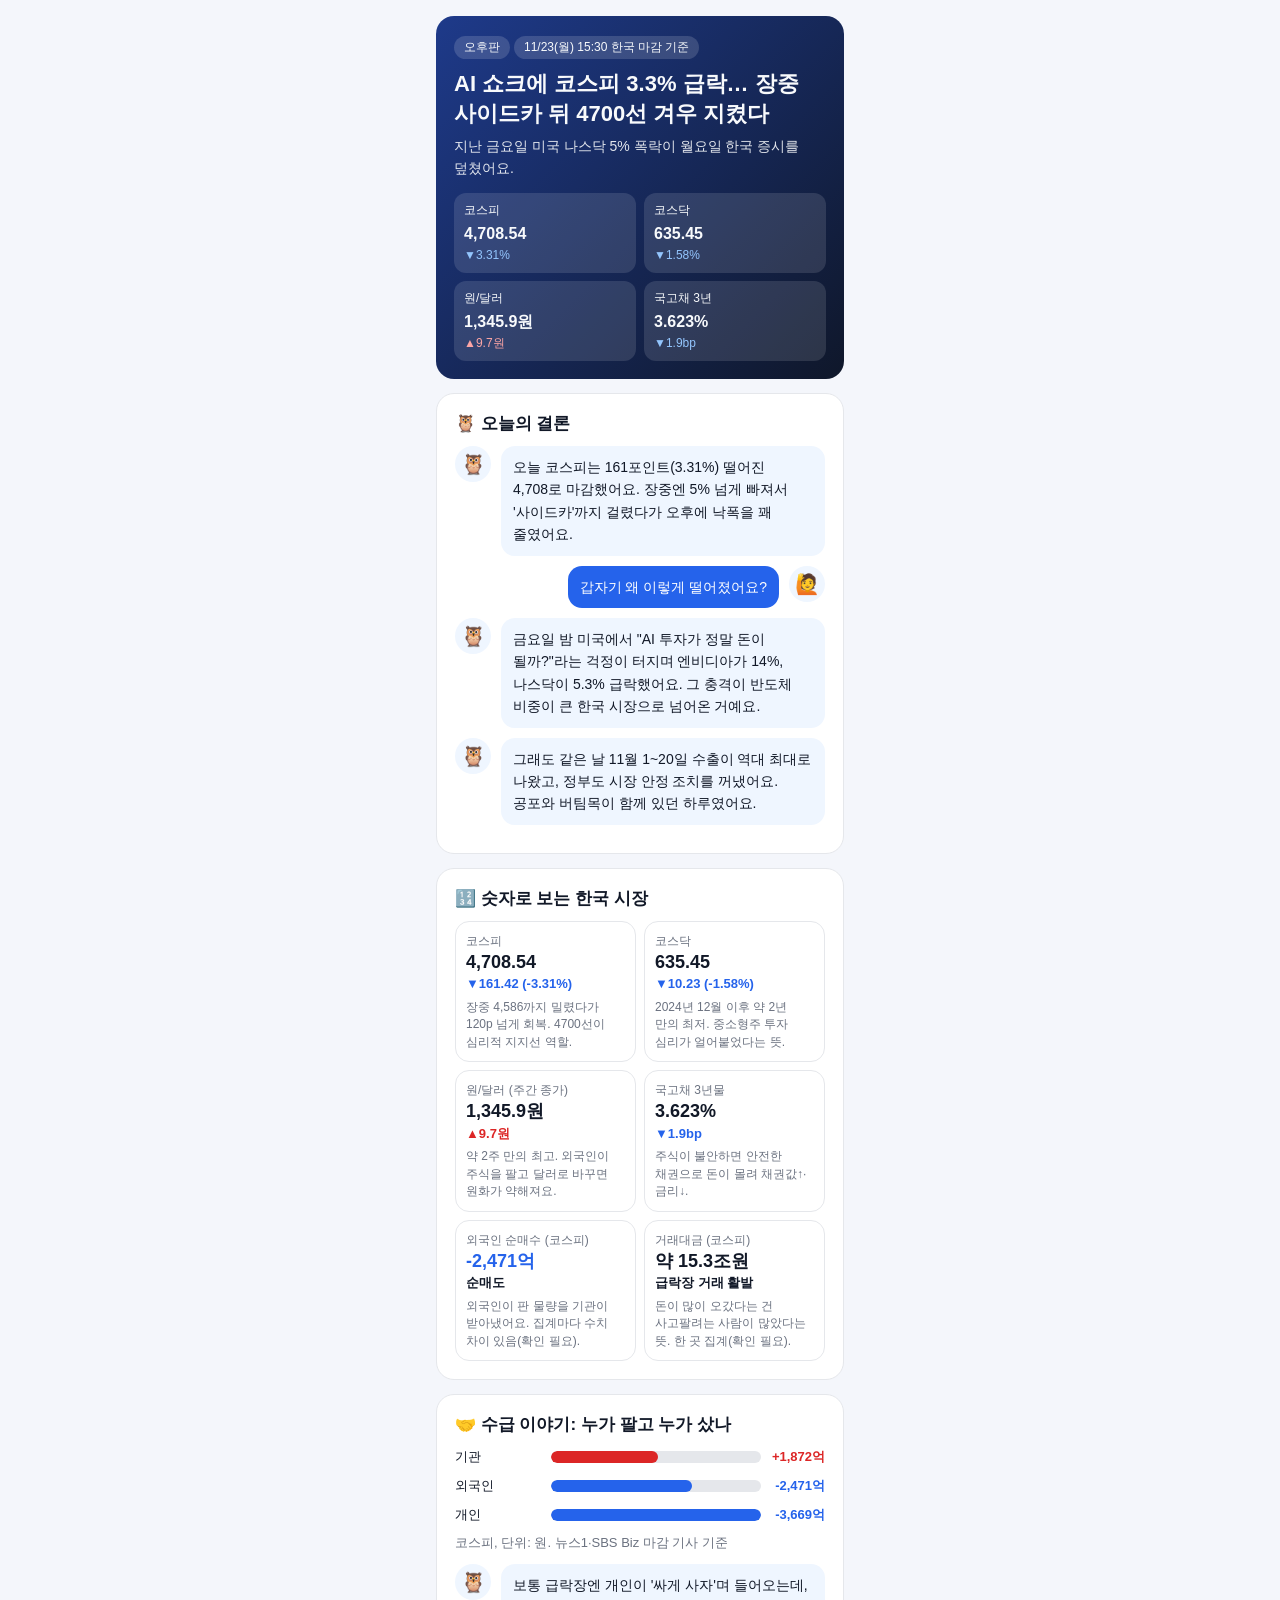
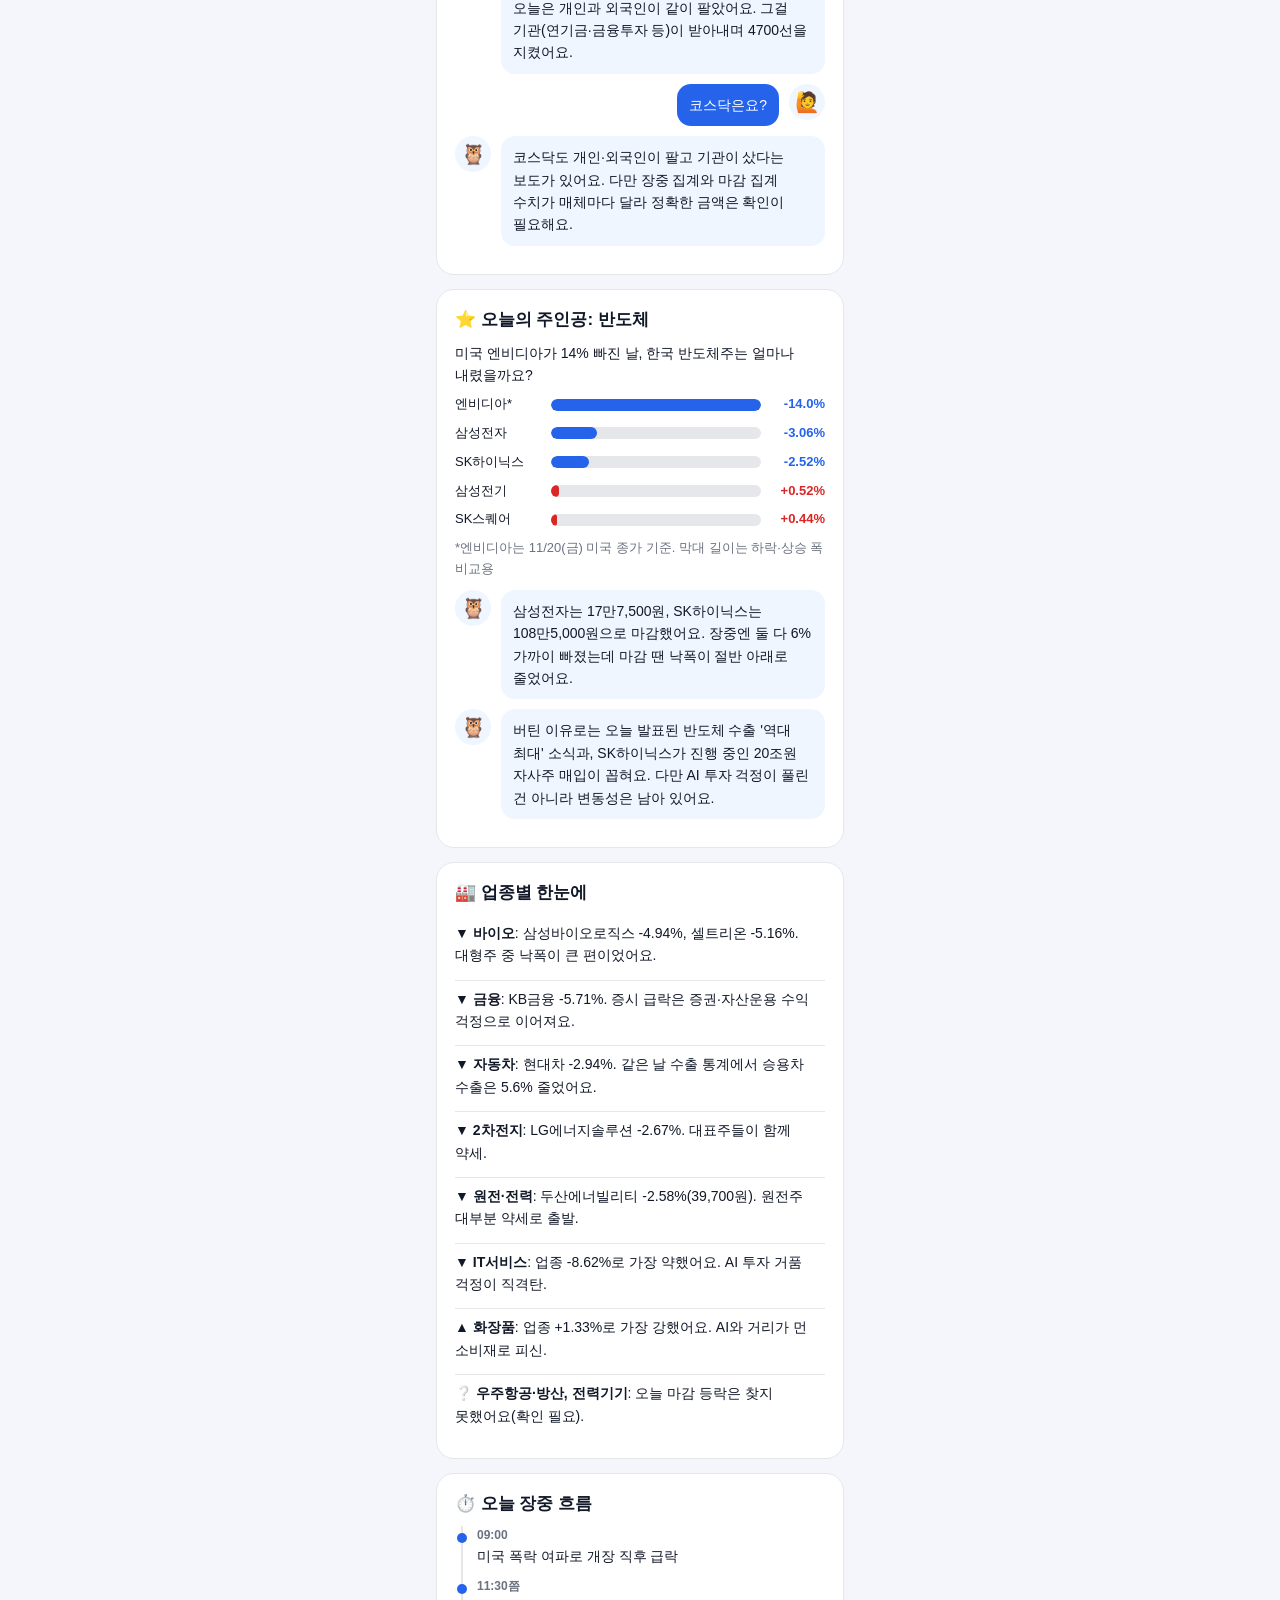
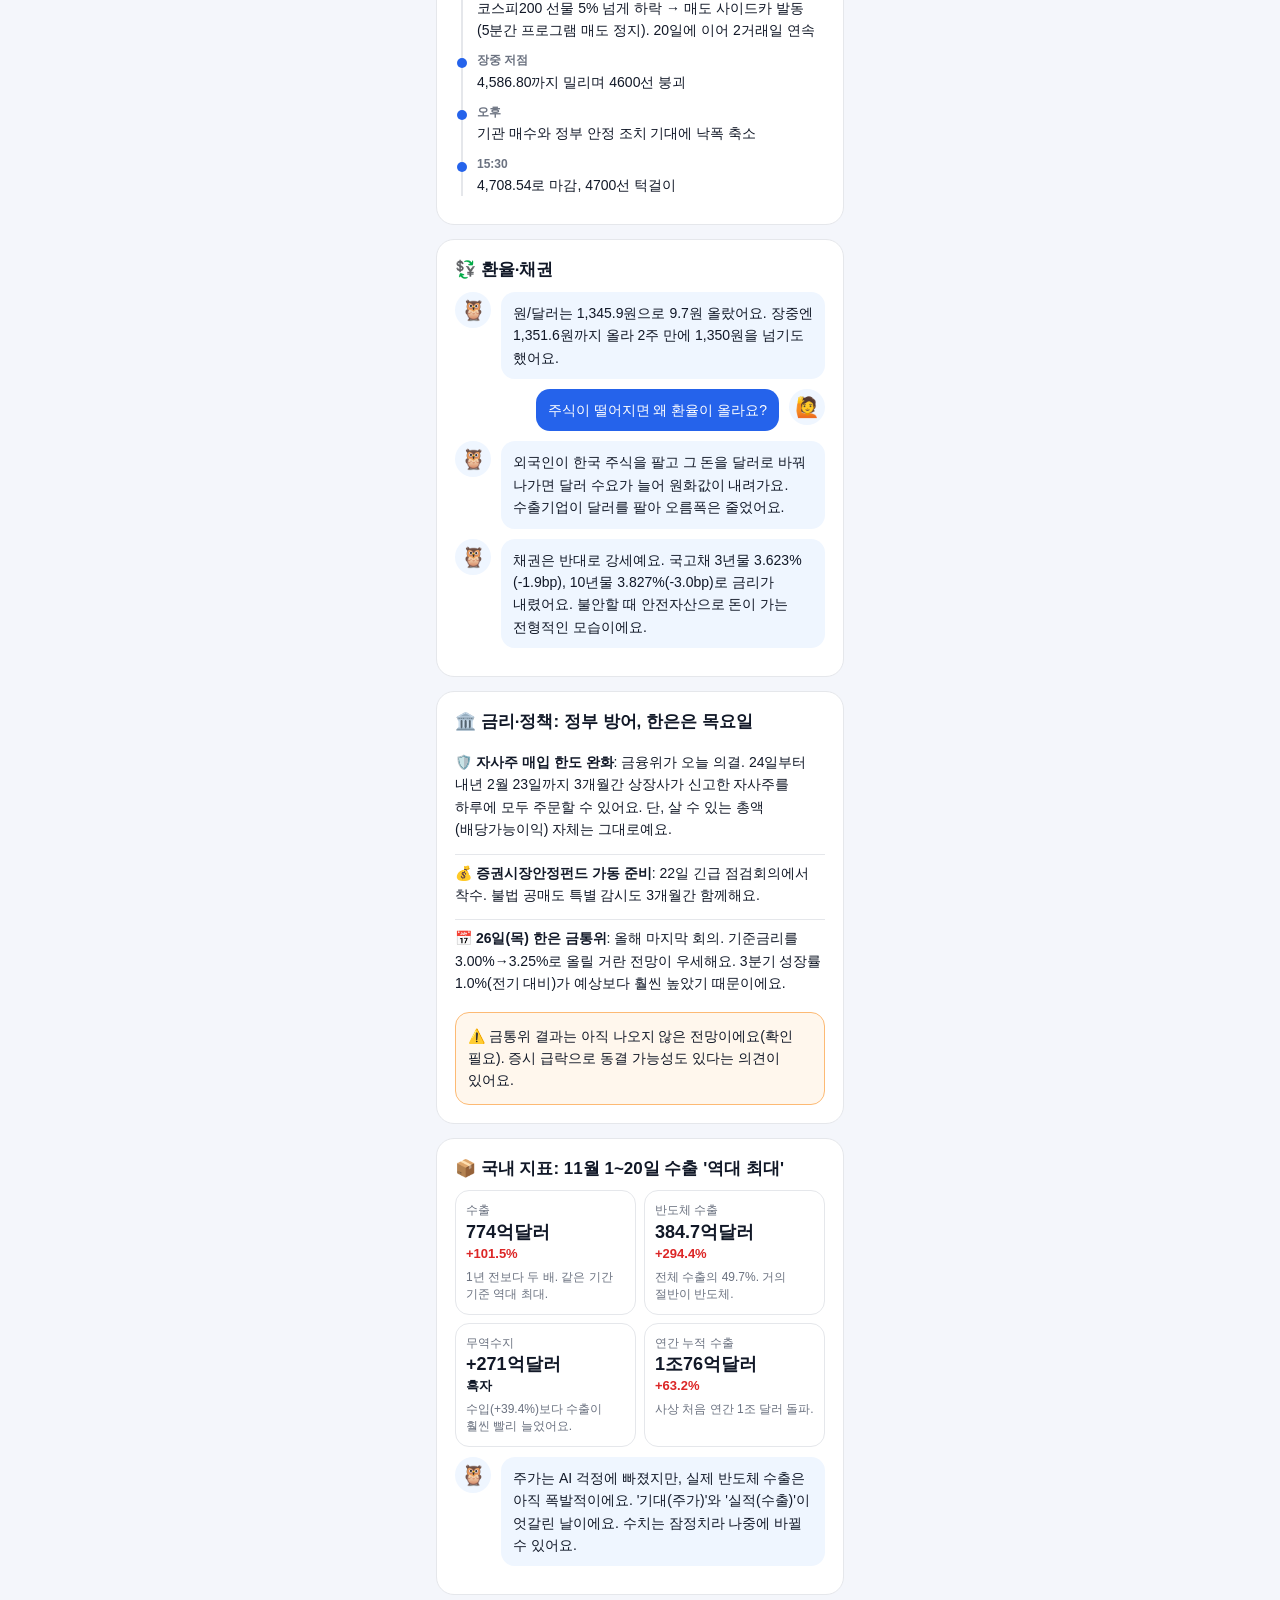
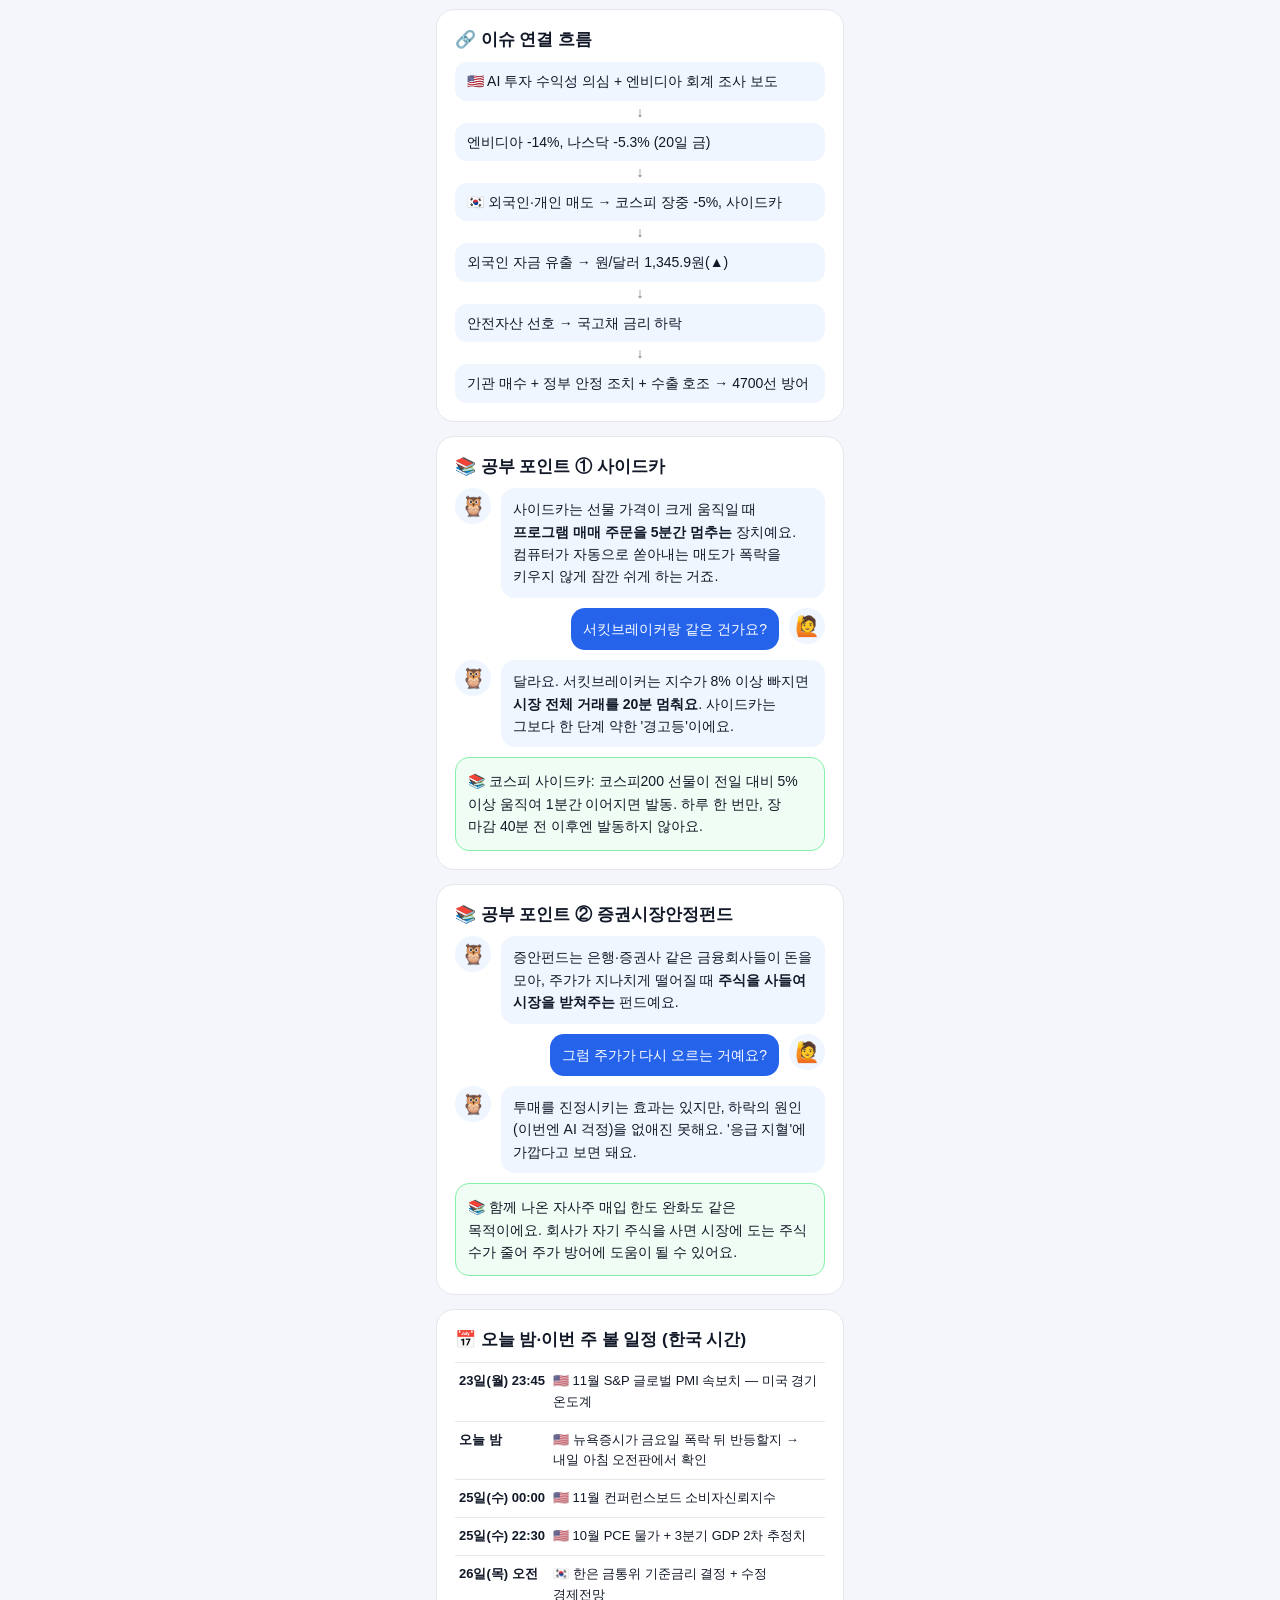
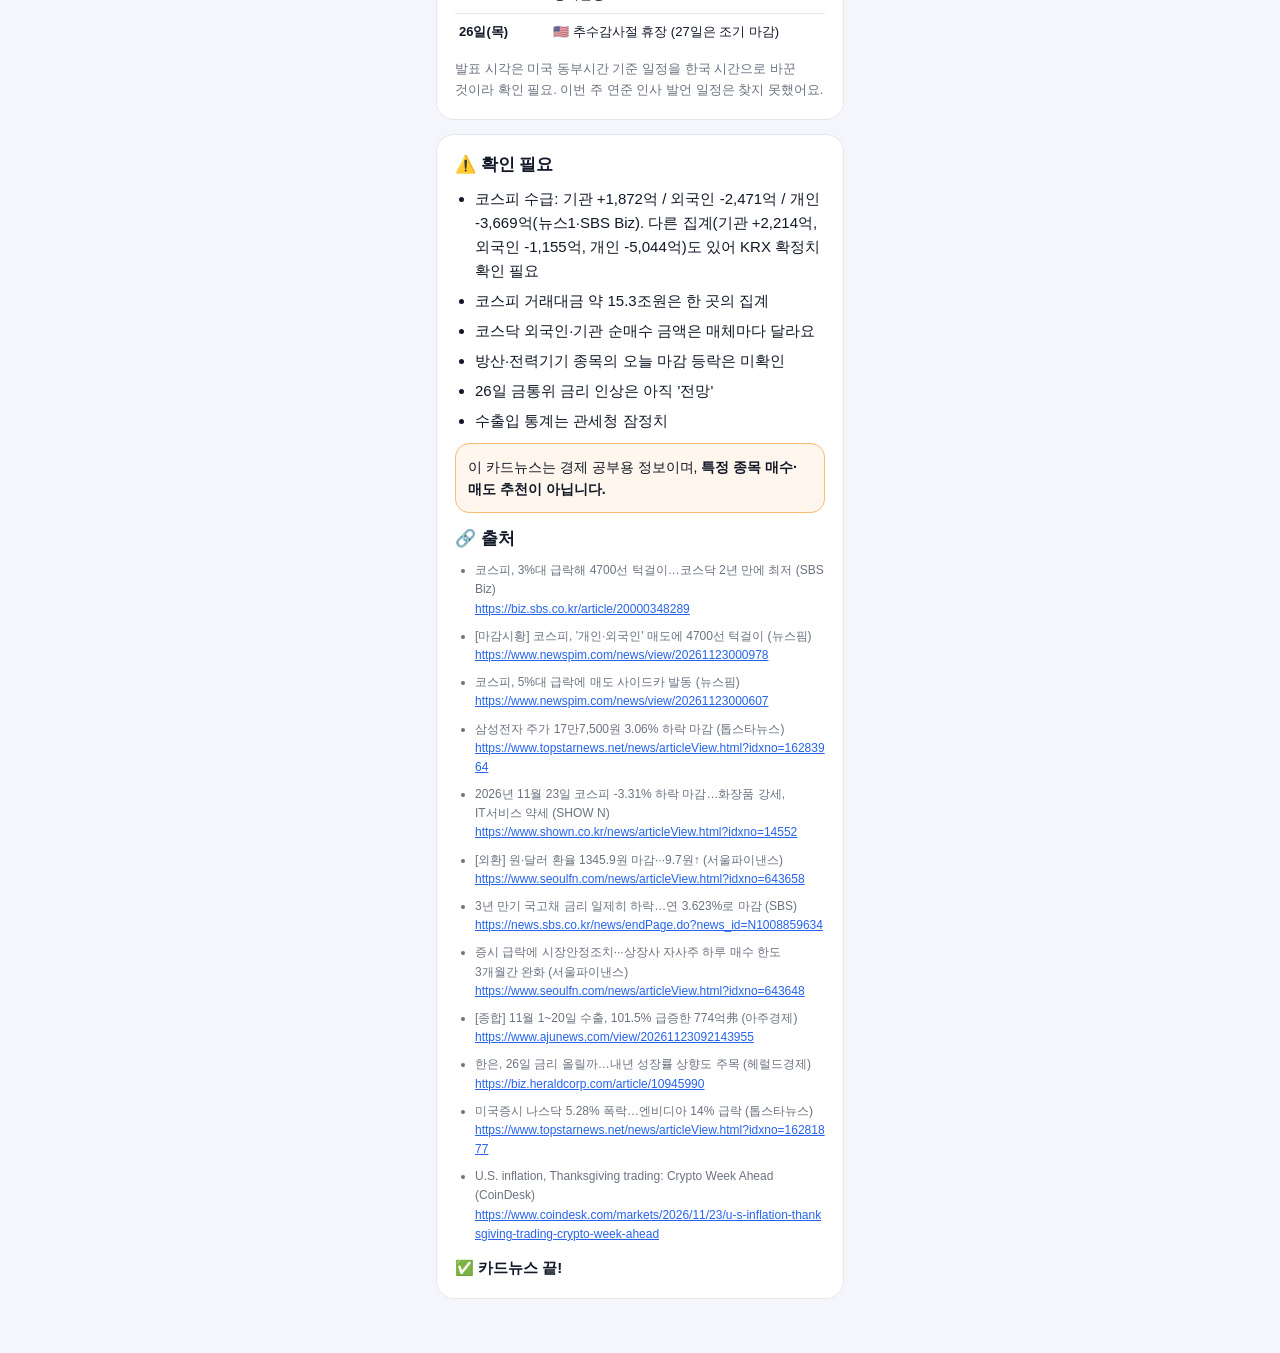
==== docs/cards/2026-11-23-pm.html @ 2bda74a2 "카드뉴스 2026-11-23-pm Co-Authored-By: Claude Opus 5.5 <noreply@anthropic.com> Claude-Session: https://c" ====
<!doctype html>
<html lang="ko">
<head>
<meta charset="utf-8">
<meta name="viewport" content="width=device-width, initial-scale=1">
<title>11/23 오후판 · 코스피 3% 급락, 4700선 턱걸이</title>
<style>
:root{--bg:#f4f6fb;--card:#fff;--text:#111827;--muted:#6b7280;--line:#e5e7eb;--accent:#2563eb;--soft:#eff6ff;--up:#dc2626;--down:#2563eb;--warnbg:#fff7ed;--warnline:#fdba74;--studybg:#f0fdf4;--studyline:#86efac;--bartrack:#e5e7eb}
@media (prefers-color-scheme:dark){:root{--bg:#0b1120;--card:#111a2e;--text:#e5e7eb;--muted:#9ca3af;--line:#24314f;--accent:#60a5fa;--soft:#1a2540;--up:#f87171;--down:#60a5fa;--warnbg:#2a1d10;--warnline:#9a5b1c;--studybg:#0f2a1c;--studyline:#1f7a45;--bartrack:#24314f}}
*{box-sizing:border-box}html,body{overflow-x:hidden}
body{margin:0;background:var(--bg);color:var(--text);font:15px/1.6 -apple-system,"Apple SD Gothic Neo","Noto Sans KR",sans-serif;word-break:keep-all;overflow-wrap:anywhere}
.wrap{max-width:440px;margin:0 auto;padding:16px 16px 40px}
.card{background:var(--card);border:1px solid var(--line);border-radius:18px;padding:18px;margin-bottom:14px}
.cover{background:linear-gradient(135deg,#1e3a8a,#0f172a);color:#f8fafc;border:0}
.tag{display:inline-block;font-size:12px;background:rgba(255,255,255,.15);border-radius:999px;padding:2px 10px;margin-right:4px}
h1{font-size:22px;line-height:1.35;margin:10px 0 6px}h2{font-size:17px;margin:0 0 10px;line-height:1.4}
.chips{display:grid;grid-template-columns:1fr 1fr;gap:8px;margin-top:14px}
.chip{background:rgba(255,255,255,.12);border-radius:12px;padding:8px 10px;font-size:12px}
.chip b{display:block;font-size:16px}
.chip .dn{color:#93c5fd}.chip .upc{color:#fca5a5}
.row{display:flex;gap:10px;margin:10px 0}.ava{flex:0 0 36px;height:36px;border-radius:50%;background:var(--soft);display:flex;align-items:center;justify-content:center;font-size:20px}
.bub{background:var(--soft);border-radius:14px;padding:10px 12px;font-size:14px;min-width:0}.me{flex-direction:row-reverse}.me .bub{background:var(--accent);color:#fff}
.grid{display:grid;grid-template-columns:1fr 1fr;gap:8px}
.tile{border:1px solid var(--line);border-radius:14px;padding:10px;min-width:0}
.tile .l{font-size:12px;color:var(--muted)}.tile .v{font-size:18px;font-weight:700;line-height:1.3}
.tile .c{font-size:13px;font-weight:600}.tile .m{font-size:12px;color:var(--muted);margin-top:4px;line-height:1.45}
.up{color:var(--up)}.down{color:var(--down)}
.bar-row{display:grid;grid-template-columns:88px 1fr 56px;align-items:center;gap:8px;margin:8px 0;font-size:13px}
.bar-track{background:var(--bartrack);border-radius:6px;height:12px;overflow:hidden}
.bar{height:100%;border-radius:6px}.bar.neg{background:var(--down)}.bar.pos{background:var(--up)}
.bar-row .p{text-align:right;font-weight:600}
.tl{border-left:2px solid var(--line);margin-left:6px;padding-left:14px}
.tl div{position:relative;margin-bottom:10px;font-size:14px}
.tl div::before{content:"";position:absolute;left:-20px;top:7px;width:10px;height:10px;border-radius:50%;background:var(--accent)}
.tl b{display:block;font-size:12px;color:var(--muted)}
.chain{display:flex;flex-direction:column;gap:4px}
.chain .n{background:var(--soft);border-radius:12px;padding:8px 12px;font-size:14px}
.chain .a{text-align:center;color:var(--muted);font-size:14px;line-height:1}
.cal{width:100%;border-collapse:collapse;font-size:13px}
.cal td{border-top:1px solid var(--line);padding:8px 4px;vertical-align:top}
.cal td:first-child{white-space:nowrap;font-weight:700;width:92px}
.box{border-radius:14px;padding:12px;font-size:14px;margin-top:10px}
.study{background:var(--studybg);border:1px solid var(--studyline)}
.warn{background:var(--warnbg);border:1px solid var(--warnline)}
.imp{list-style:none;padding:0;margin:0}.imp li{padding:7px 0;border-top:1px solid var(--line);font-size:14px}.imp li:first-child{border-top:0}
ol,ul{padding-left:20px;margin:0}li{margin-bottom:6px}.muted{color:var(--muted);font-size:13px}
.src{font-size:12px;color:var(--muted)}.src a{color:var(--accent);word-break:break-all}
.src li{margin-bottom:8px}
</style>
</head>
<body><div class="wrap">

<!-- 1. 표지 -->
<section class="card cover"><span class="tag">오후판</span><span class="tag">11/23(월) 15:30 한국 마감 기준</span>
<h1>AI 쇼크에 코스피 3.3% 급락… 장중 사이드카 뒤 4700선 겨우 지켰다</h1>
<p style="margin:0;opacity:.9;font-size:14px">지난 금요일 미국 나스닥 5% 폭락이 월요일 한국 증시를 덮쳤어요.</p>
<div class="chips">
<div class="chip">코스피<b>4,708.54</b><span class="dn">▼3.31%</span></div>
<div class="chip">코스닥<b>635.45</b><span class="dn">▼1.58%</span></div>
<div class="chip">원/달러<b>1,345.9원</b><span class="upc">▲9.7원</span></div>
<div class="chip">국고채 3년<b>3.623%</b><span class="dn">▼1.9bp</span></div>
</div></section>

<!-- 2. 오늘의 결론 -->
<section class="card"><h2>🦉 오늘의 결론</h2>
<div class="row"><div class="ava">🦉</div><div class="bub">오늘 코스피는 161포인트(3.31%) 떨어진 4,708로 마감했어요. 장중엔 5% 넘게 빠져서 '사이드카'까지 걸렸다가 오후에 낙폭을 꽤 줄였어요.</div></div>
<div class="row me"><div class="ava">🙋</div><div class="bub">갑자기 왜 이렇게 떨어졌어요?</div></div>
<div class="row"><div class="ava">🦉</div><div class="bub">금요일 밤 미국에서 "AI 투자가 정말 돈이 될까?"라는 걱정이 터지며 엔비디아가 14%, 나스닥이 5.3% 급락했어요. 그 충격이 반도체 비중이 큰 한국 시장으로 넘어온 거예요.</div></div>
<div class="row"><div class="ava">🦉</div><div class="bub">그래도 같은 날 11월 1~20일 수출이 역대 최대로 나왔고, 정부도 시장 안정 조치를 꺼냈어요. 공포와 버팀목이 함께 있던 하루였어요.</div></div>
</section>

<!-- 3. 숫자 타일 -->
<section class="card"><h2>🔢 숫자로 보는 한국 시장</h2>
<div class="grid">
<div class="tile"><div class="l">코스피</div><div class="v">4,708.54</div><div class="c down">▼161.42 (-3.31%)</div><div class="m">장중 4,586까지 밀렸다가 120p 넘게 회복. 4700선이 심리적 지지선 역할.</div></div>
<div class="tile"><div class="l">코스닥</div><div class="v">635.45</div><div class="c down">▼10.23 (-1.58%)</div><div class="m">2024년 12월 이후 약 2년 만의 최저. 중소형주 투자 심리가 얼어붙었다는 뜻.</div></div>
<div class="tile"><div class="l">원/달러 (주간 종가)</div><div class="v">1,345.9원</div><div class="c up">▲9.7원</div><div class="m">약 2주 만의 최고. 외국인이 주식을 팔고 달러로 바꾸면 원화가 약해져요.</div></div>
<div class="tile"><div class="l">국고채 3년물</div><div class="v">3.623%</div><div class="c down">▼1.9bp</div><div class="m">주식이 불안하면 안전한 채권으로 돈이 몰려 채권값↑·금리↓.</div></div>
<div class="tile"><div class="l">외국인 순매수 (코스피)</div><div class="v down">-2,471억</div><div class="c">순매도</div><div class="m">외국인이 판 물량을 기관이 받아냈어요. 집계마다 수치 차이 있음(확인 필요).</div></div>
<div class="tile"><div class="l">거래대금 (코스피)</div><div class="v">약 15.3조원</div><div class="c">급락장 거래 활발</div><div class="m">돈이 많이 오갔다는 건 사고팔려는 사람이 많았다는 뜻. 한 곳 집계(확인 필요).</div></div>
</div></section>

<!-- 4. 수급 -->
<section class="card"><h2>🤝 수급 이야기: 누가 팔고 누가 샀나</h2>
<div class="bar-row"><span>기관</span><div class="bar-track"><div class="bar pos" style="width:51%"></div></div><span class="p up">+1,872억</span></div>
<div class="bar-row"><span>외국인</span><div class="bar-track"><div class="bar neg" style="width:67%"></div></div><span class="p down">-2,471억</span></div>
<div class="bar-row"><span>개인</span><div class="bar-track"><div class="bar neg" style="width:100%"></div></div><span class="p down">-3,669억</span></div>
<p class="muted" style="margin:4px 0 10px">코스피, 단위: 원. 뉴스1·SBS Biz 마감 기사 기준</p>
<div class="row"><div class="ava">🦉</div><div class="bub">보통 급락장엔 개인이 '싸게 사자'며 들어오는데, 오늘은 개인과 외국인이 같이 팔았어요. 그걸 기관(연기금·금융투자 등)이 받아내며 4700선을 지켰어요.</div></div>
<div class="row me"><div class="ava">🙋</div><div class="bub">코스닥은요?</div></div>
<div class="row"><div class="ava">🦉</div><div class="bub">코스닥도 개인·외국인이 팔고 기관이 샀다는 보도가 있어요. 다만 장중 집계와 마감 집계 수치가 매체마다 달라 정확한 금액은 확인이 필요해요.</div></div>
</section>

<!-- 5. 오늘의 주인공 -->
<section class="card"><h2>⭐ 오늘의 주인공: 반도체</h2>
<p style="margin:0 0 8px;font-size:14px">미국 엔비디아가 14% 빠진 날, 한국 반도체주는 얼마나 내렸을까요?</p>
<div class="bar-row"><span>엔비디아*</span><div class="bar-track"><div class="bar neg" style="width:100%"></div></div><span class="p down">-14.0%</span></div>
<div class="bar-row"><span>삼성전자</span><div class="bar-track"><div class="bar neg" style="width:22%"></div></div><span class="p down">-3.06%</span></div>
<div class="bar-row"><span>SK하이닉스</span><div class="bar-track"><div class="bar neg" style="width:18%"></div></div><span class="p down">-2.52%</span></div>
<div class="bar-row"><span>삼성전기</span><div class="bar-track"><div class="bar pos" style="width:4%"></div></div><span class="p up">+0.52%</span></div>
<div class="bar-row"><span>SK스퀘어</span><div class="bar-track"><div class="bar pos" style="width:3%"></div></div><span class="p up">+0.44%</span></div>
<p class="muted" style="margin:4px 0 0">*엔비디아는 11/20(금) 미국 종가 기준. 막대 길이는 하락·상승 폭 비교용</p>
<div class="row"><div class="ava">🦉</div><div class="bub">삼성전자는 17만7,500원, SK하이닉스는 108만5,000원으로 마감했어요. 장중엔 둘 다 6% 가까이 빠졌는데 마감 땐 낙폭이 절반 아래로 줄었어요.</div></div>
<div class="row"><div class="ava">🦉</div><div class="bub">버틴 이유로는 오늘 발표된 반도체 수출 '역대 최대' 소식과, SK하이닉스가 진행 중인 20조원 자사주 매입이 꼽혀요. 다만 AI 투자 걱정이 풀린 건 아니라 변동성은 남아 있어요.</div></div>
</section>

<!-- 6. 업종 -->
<section class="card"><h2>🏭 업종별 한눈에</h2>
<ul class="imp">
<li>▼ <b>바이오</b>: 삼성바이오로직스 -4.94%, 셀트리온 -5.16%. 대형주 중 낙폭이 큰 편이었어요.</li>
<li>▼ <b>금융</b>: KB금융 -5.71%. 증시 급락은 증권·자산운용 수익 걱정으로 이어져요.</li>
<li>▼ <b>자동차</b>: 현대차 -2.94%. 같은 날 수출 통계에서 승용차 수출은 5.6% 줄었어요.</li>
<li>▼ <b>2차전지</b>: LG에너지솔루션 -2.67%. 대표주들이 함께 약세.</li>
<li>▼ <b>원전·전력</b>: 두산에너빌리티 -2.58%(39,700원). 원전주 대부분 약세로 출발.</li>
<li>▼ <b>IT서비스</b>: 업종 -8.62%로 가장 약했어요. AI 투자 거품 걱정이 직격탄.</li>
<li>▲ <b>화장품</b>: 업종 +1.33%로 가장 강했어요. AI와 거리가 먼 소비재로 피신.</li>
<li>❔ <b>우주항공·방산, 전력기기</b>: 오늘 마감 등락은 찾지 못했어요(확인 필요).</li>
</ul></section>

<!-- 7. 장중 흐름 -->
<section class="card"><h2>⏱️ 오늘 장중 흐름</h2>
<div class="tl">
<div><b>09:00</b>미국 폭락 여파로 개장 직후 급락</div>
<div><b>11:30쯤</b>코스피200 선물 5% 넘게 하락 → 매도 사이드카 발동(5분간 프로그램 매도 정지). 20일에 이어 2거래일 연속</div>
<div><b>장중 저점</b>4,586.80까지 밀리며 4600선 붕괴</div>
<div><b>오후</b>기관 매수와 정부 안정 조치 기대에 낙폭 축소</div>
<div><b>15:30</b>4,708.54로 마감, 4700선 턱걸이</div>
</div></section>

<!-- 8. 환율·채권 -->
<section class="card"><h2>💱 환율·채권</h2>
<div class="row"><div class="ava">🦉</div><div class="bub">원/달러는 1,345.9원으로 9.7원 올랐어요. 장중엔 1,351.6원까지 올라 2주 만에 1,350원을 넘기도 했어요.</div></div>
<div class="row me"><div class="ava">🙋</div><div class="bub">주식이 떨어지면 왜 환율이 올라요?</div></div>
<div class="row"><div class="ava">🦉</div><div class="bub">외국인이 한국 주식을 팔고 그 돈을 달러로 바꿔 나가면 달러 수요가 늘어 원화값이 내려가요. 수출기업이 달러를 팔아 오름폭은 줄었어요.</div></div>
<div class="row"><div class="ava">🦉</div><div class="bub">채권은 반대로 강세예요. 국고채 3년물 3.623%(-1.9bp), 10년물 3.827%(-3.0bp)로 금리가 내렸어요. 불안할 때 안전자산으로 돈이 가는 전형적인 모습이에요.</div></div>
</section>

<!-- 9. 금리·정책 -->
<section class="card"><h2>🏛️ 금리·정책: 정부 방어, 한은은 목요일</h2>
<ul class="imp">
<li>🛡️ <b>자사주 매입 한도 완화</b>: 금융위가 오늘 의결. 24일부터 내년 2월 23일까지 3개월간 상장사가 신고한 자사주를 하루에 모두 주문할 수 있어요. 단, 살 수 있는 총액(배당가능이익) 자체는 그대로예요.</li>
<li>💰 <b>증권시장안정펀드 가동 준비</b>: 22일 긴급 점검회의에서 착수. 불법 공매도 특별 감시도 3개월간 함께해요.</li>
<li>📅 <b>26일(목) 한은 금통위</b>: 올해 마지막 회의. 기준금리를 3.00%→3.25%로 올릴 거란 전망이 우세해요. 3분기 성장률 1.0%(전기 대비)가 예상보다 훨씬 높았기 때문이에요.</li>
</ul>
<div class="box warn">⚠️ 금통위 결과는 아직 나오지 않은 전망이에요(확인 필요). 증시 급락으로 동결 가능성도 있다는 의견이 있어요.</div>
</section>

<!-- 10. 국내 지표·기업 -->
<section class="card"><h2>📦 국내 지표: 11월 1~20일 수출 '역대 최대'</h2>
<div class="grid">
<div class="tile"><div class="l">수출</div><div class="v">774억달러</div><div class="c up">+101.5%</div><div class="m">1년 전보다 두 배. 같은 기간 기준 역대 최대.</div></div>
<div class="tile"><div class="l">반도체 수출</div><div class="v">384.7억달러</div><div class="c up">+294.4%</div><div class="m">전체 수출의 49.7%. 거의 절반이 반도체.</div></div>
<div class="tile"><div class="l">무역수지</div><div class="v">+271억달러</div><div class="c">흑자</div><div class="m">수입(+39.4%)보다 수출이 훨씬 빨리 늘었어요.</div></div>
<div class="tile"><div class="l">연간 누적 수출</div><div class="v">1조76억달러</div><div class="c up">+63.2%</div><div class="m">사상 처음 연간 1조 달러 돌파.</div></div>
</div>
<div class="row"><div class="ava">🦉</div><div class="bub">주가는 AI 걱정에 빠졌지만, 실제 반도체 수출은 아직 폭발적이에요. '기대(주가)'와 '실적(수출)'이 엇갈린 날이에요. 수치는 잠정치라 나중에 바뀔 수 있어요.</div></div>
</section>

<!-- 11. 이슈 연결 -->
<section class="card"><h2>🔗 이슈 연결 흐름</h2>
<div class="chain">
<div class="n">🇺🇸 AI 투자 수익성 의심 + 엔비디아 회계 조사 보도</div><div class="a">↓</div>
<div class="n">엔비디아 -14%, 나스닥 -5.3% (20일 금)</div><div class="a">↓</div>
<div class="n">🇰🇷 외국인·개인 매도 → 코스피 장중 -5%, 사이드카</div><div class="a">↓</div>
<div class="n">외국인 자금 유출 → 원/달러 1,345.9원(▲)</div><div class="a">↓</div>
<div class="n">안전자산 선호 → 국고채 금리 하락</div><div class="a">↓</div>
<div class="n">기관 매수 + 정부 안정 조치 + 수출 호조 → 4700선 방어</div>
</div></section>

<!-- 12. 공부 1 -->
<section class="card"><h2>📚 공부 포인트 ① 사이드카</h2>
<div class="row"><div class="ava">🦉</div><div class="bub">사이드카는 선물 가격이 크게 움직일 때 <b>프로그램 매매 주문을 5분간 멈추는</b> 장치예요. 컴퓨터가 자동으로 쏟아내는 매도가 폭락을 키우지 않게 잠깐 쉬게 하는 거죠.</div></div>
<div class="row me"><div class="ava">🙋</div><div class="bub">서킷브레이커랑 같은 건가요?</div></div>
<div class="row"><div class="ava">🦉</div><div class="bub">달라요. 서킷브레이커는 지수가 8% 이상 빠지면 <b>시장 전체 거래를 20분 멈춰요</b>. 사이드카는 그보다 한 단계 약한 '경고등'이에요.</div></div>
<div class="box study">📚 코스피 사이드카: 코스피200 선물이 전일 대비 5% 이상 움직여 1분간 이어지면 발동. 하루 한 번만, 장 마감 40분 전 이후엔 발동하지 않아요.</div>
</section>

<!-- 13. 공부 2 -->
<section class="card"><h2>📚 공부 포인트 ② 증권시장안정펀드</h2>
<div class="row"><div class="ava">🦉</div><div class="bub">증안펀드는 은행·증권사 같은 금융회사들이 돈을 모아, 주가가 지나치게 떨어질 때 <b>주식을 사들여 시장을 받쳐주는</b> 펀드예요.</div></div>
<div class="row me"><div class="ava">🙋</div><div class="bub">그럼 주가가 다시 오르는 거예요?</div></div>
<div class="row"><div class="ava">🦉</div><div class="bub">투매를 진정시키는 효과는 있지만, 하락의 원인(이번엔 AI 걱정)을 없애진 못해요. '응급 지혈'에 가깝다고 보면 돼요.</div></div>
<div class="box study">📚 함께 나온 자사주 매입 한도 완화도 같은 목적이에요. 회사가 자기 주식을 사면 시장에 도는 주식 수가 줄어 주가 방어에 도움이 될 수 있어요.</div>
</section>

<!-- 14. 일정 -->
<section class="card"><h2>📅 오늘 밤·이번 주 볼 일정 (한국 시간)</h2>
<table class="cal">
<tr><td>23일(월) 23:45</td><td>🇺🇸 11월 S&amp;P 글로벌 PMI 속보치 — 미국 경기 온도계</td></tr>
<tr><td>오늘 밤</td><td>🇺🇸 뉴욕증시가 금요일 폭락 뒤 반등할지 → 내일 아침 오전판에서 확인</td></tr>
<tr><td>25일(수) 00:00</td><td>🇺🇸 11월 컨퍼런스보드 소비자신뢰지수</td></tr>
<tr><td>25일(수) 22:30</td><td>🇺🇸 10월 PCE 물가 + 3분기 GDP 2차 추정치</td></tr>
<tr><td>26일(목) 오전</td><td>🇰🇷 한은 금통위 기준금리 결정 + 수정 경제전망</td></tr>
<tr><td>26일(목)</td><td>🇺🇸 추수감사절 휴장 (27일은 조기 마감)</td></tr>
</table>
<p class="muted" style="margin:8px 0 0">발표 시각은 미국 동부시간 기준 일정을 한국 시간으로 바꾼 것이라 확인 필요. 이번 주 연준 인사 발언 일정은 찾지 못했어요.</p>
</section>

<!-- 15. 마지막 -->
<section class="card"><h2>⚠️ 확인 필요</h2>
<ul>
<li>코스피 수급: 기관 +1,872억 / 외국인 -2,471억 / 개인 -3,669억(뉴스1·SBS Biz). 다른 집계(기관 +2,214억, 외국인 -1,155억, 개인 -5,044억)도 있어 KRX 확정치 확인 필요</li>
<li>코스피 거래대금 약 15.3조원은 한 곳의 집계</li>
<li>코스닥 외국인·기관 순매수 금액은 매체마다 달라요</li>
<li>방산·전력기기 종목의 오늘 마감 등락은 미확인</li>
<li>26일 금통위 금리 인상은 아직 '전망'</li>
<li>수출입 통계는 관세청 잠정치</li>
</ul>
<div class="box warn">이 카드뉴스는 경제 공부용 정보이며, <b>특정 종목 매수·매도 추천이 아닙니다.</b></div>
<h2 style="margin-top:14px">🔗 출처</h2>
<ul class="src">
<li>코스피, 3%대 급락해 4700선 턱걸이…코스닥 2년 만에 최저 (SBS Biz)<br><a href="https://biz.sbs.co.kr/article/20000348289">https://biz.sbs.co.kr/article/20000348289</a></li>
<li>[마감시황] 코스피, '개인·외국인' 매도에 4700선 턱걸이 (뉴스핌)<br><a href="https://www.newspim.com/news/view/20261123000978">https://www.newspim.com/news/view/20261123000978</a></li>
<li>코스피, 5%대 급락에 매도 사이드카 발동 (뉴스핌)<br><a href="https://www.newspim.com/news/view/20261123000607">https://www.newspim.com/news/view/20261123000607</a></li>
<li>삼성전자 주가 17만7,500원 3.06% 하락 마감 (톱스타뉴스)<br><a href="https://www.topstarnews.net/news/articleView.html?idxno=16283964">https://www.topstarnews.net/news/articleView.html?idxno=16283964</a></li>
<li>2026년 11월 23일 코스피 -3.31% 하락 마감…화장품 강세, IT서비스 약세 (SHOW N)<br><a href="https://www.shown.co.kr/news/articleView.html?idxno=14552">https://www.shown.co.kr/news/articleView.html?idxno=14552</a></li>
<li>[외환] 원·달러 환율 1345.9원 마감···9.7원↑ (서울파이낸스)<br><a href="https://www.seoulfn.com/news/articleView.html?idxno=643658">https://www.seoulfn.com/news/articleView.html?idxno=643658</a></li>
<li>3년 만기 국고채 금리 일제히 하락…연 3.623%로 마감 (SBS)<br><a href="https://news.sbs.co.kr/news/endPage.do?news_id=N1008859634">https://news.sbs.co.kr/news/endPage.do?news_id=N1008859634</a></li>
<li>증시 급락에 시장안정조치···상장사 자사주 하루 매수 한도 3개월간 완화 (서울파이낸스)<br><a href="https://www.seoulfn.com/news/articleView.html?idxno=643648">https://www.seoulfn.com/news/articleView.html?idxno=643648</a></li>
<li>[종합] 11월 1~20일 수출, 101.5% 급증한 774억弗 (아주경제)<br><a href="https://www.ajunews.com/view/20261123092143955">https://www.ajunews.com/view/20261123092143955</a></li>
<li>한은, 26일 금리 올릴까…내년 성장률 상향도 주목 (헤럴드경제)<br><a href="https://biz.heraldcorp.com/article/10945990">https://biz.heraldcorp.com/article/10945990</a></li>
<li>미국증시 나스닥 5.28% 폭락…엔비디아 14% 급락 (톱스타뉴스)<br><a href="https://www.topstarnews.net/news/articleView.html?idxno=16281877">https://www.topstarnews.net/news/articleView.html?idxno=16281877</a></li>
<li>U.S. inflation, Thanksgiving trading: Crypto Week Ahead (CoinDesk)<br><a href="https://www.coindesk.com/markets/2026/11/23/u-s-inflation-thanksgiving-trading-crypto-week-ahead">https://www.coindesk.com/markets/2026/11/23/u-s-inflation-thanksgiving-trading-crypto-week-ahead</a></li>
</ul>
<p style="margin:12px 0 0;font-weight:700">✅ 카드뉴스 끝!</p>
</section>

</div></body></html>
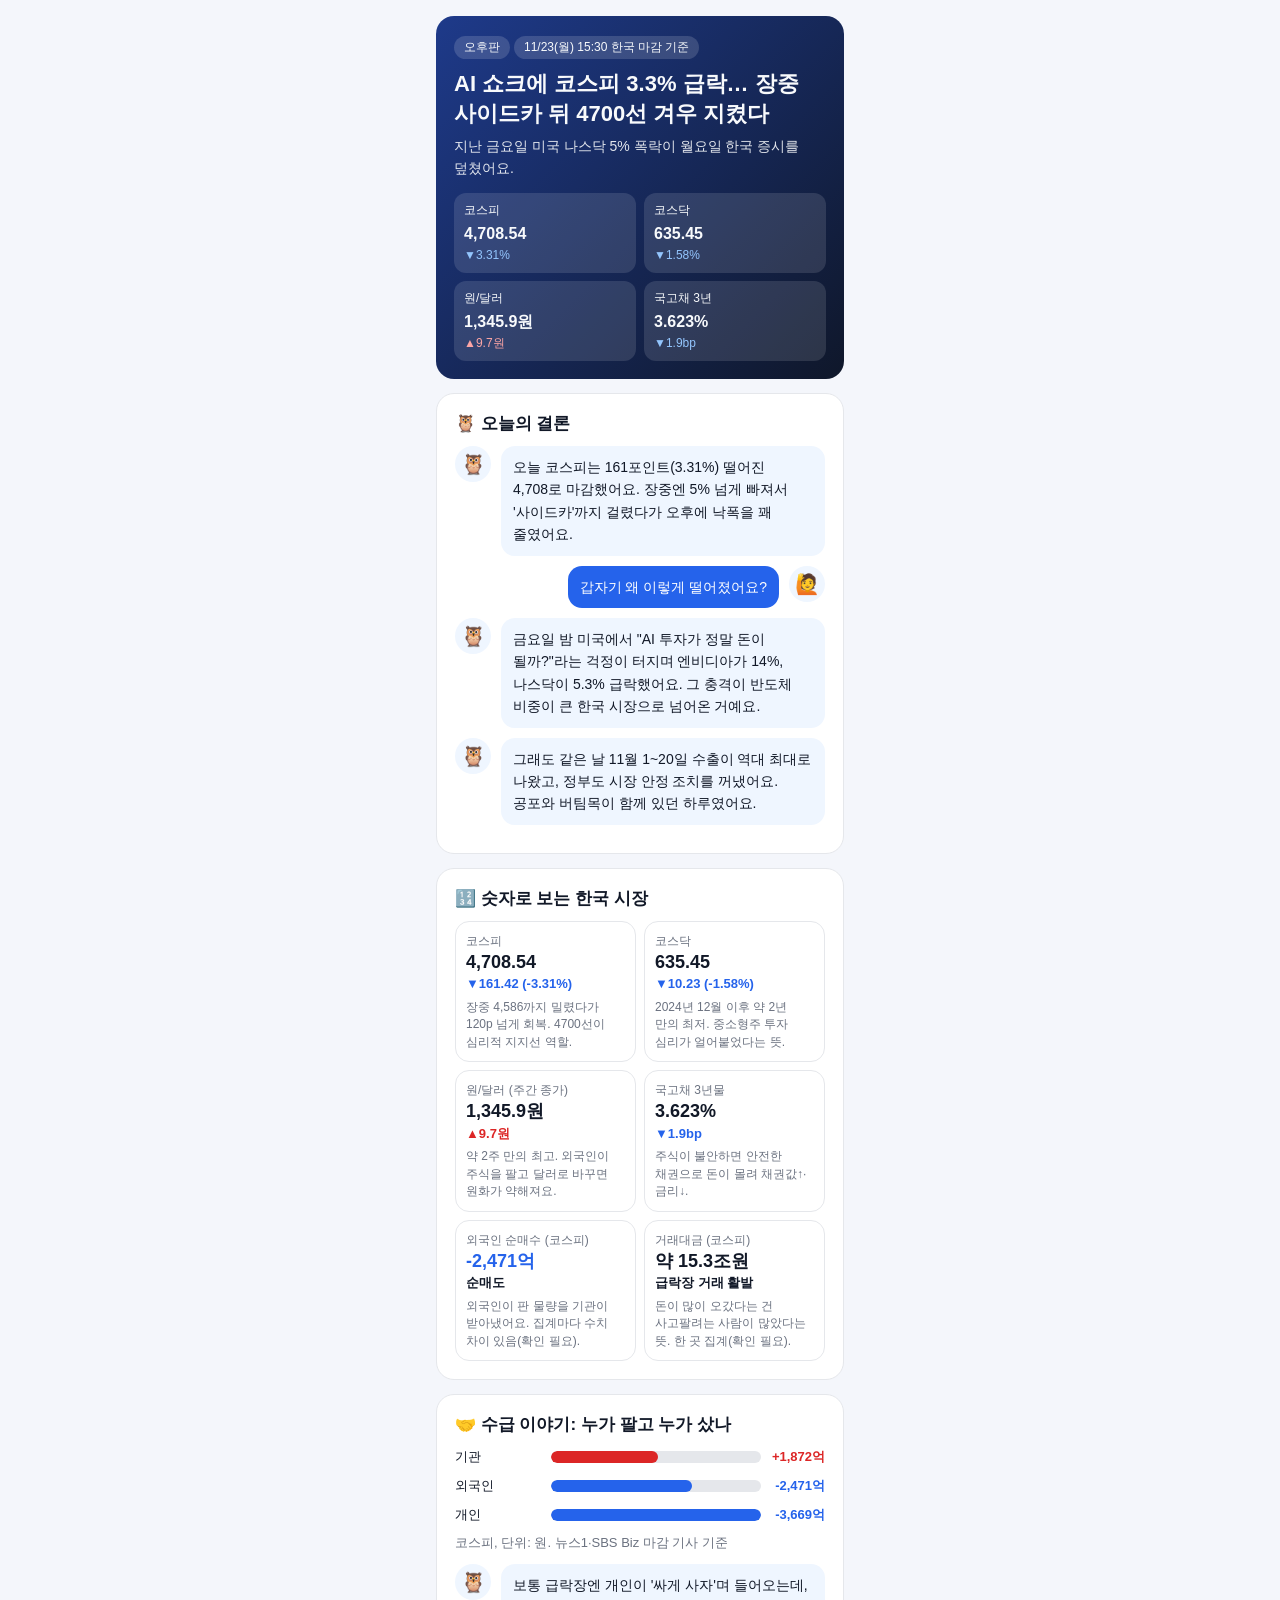
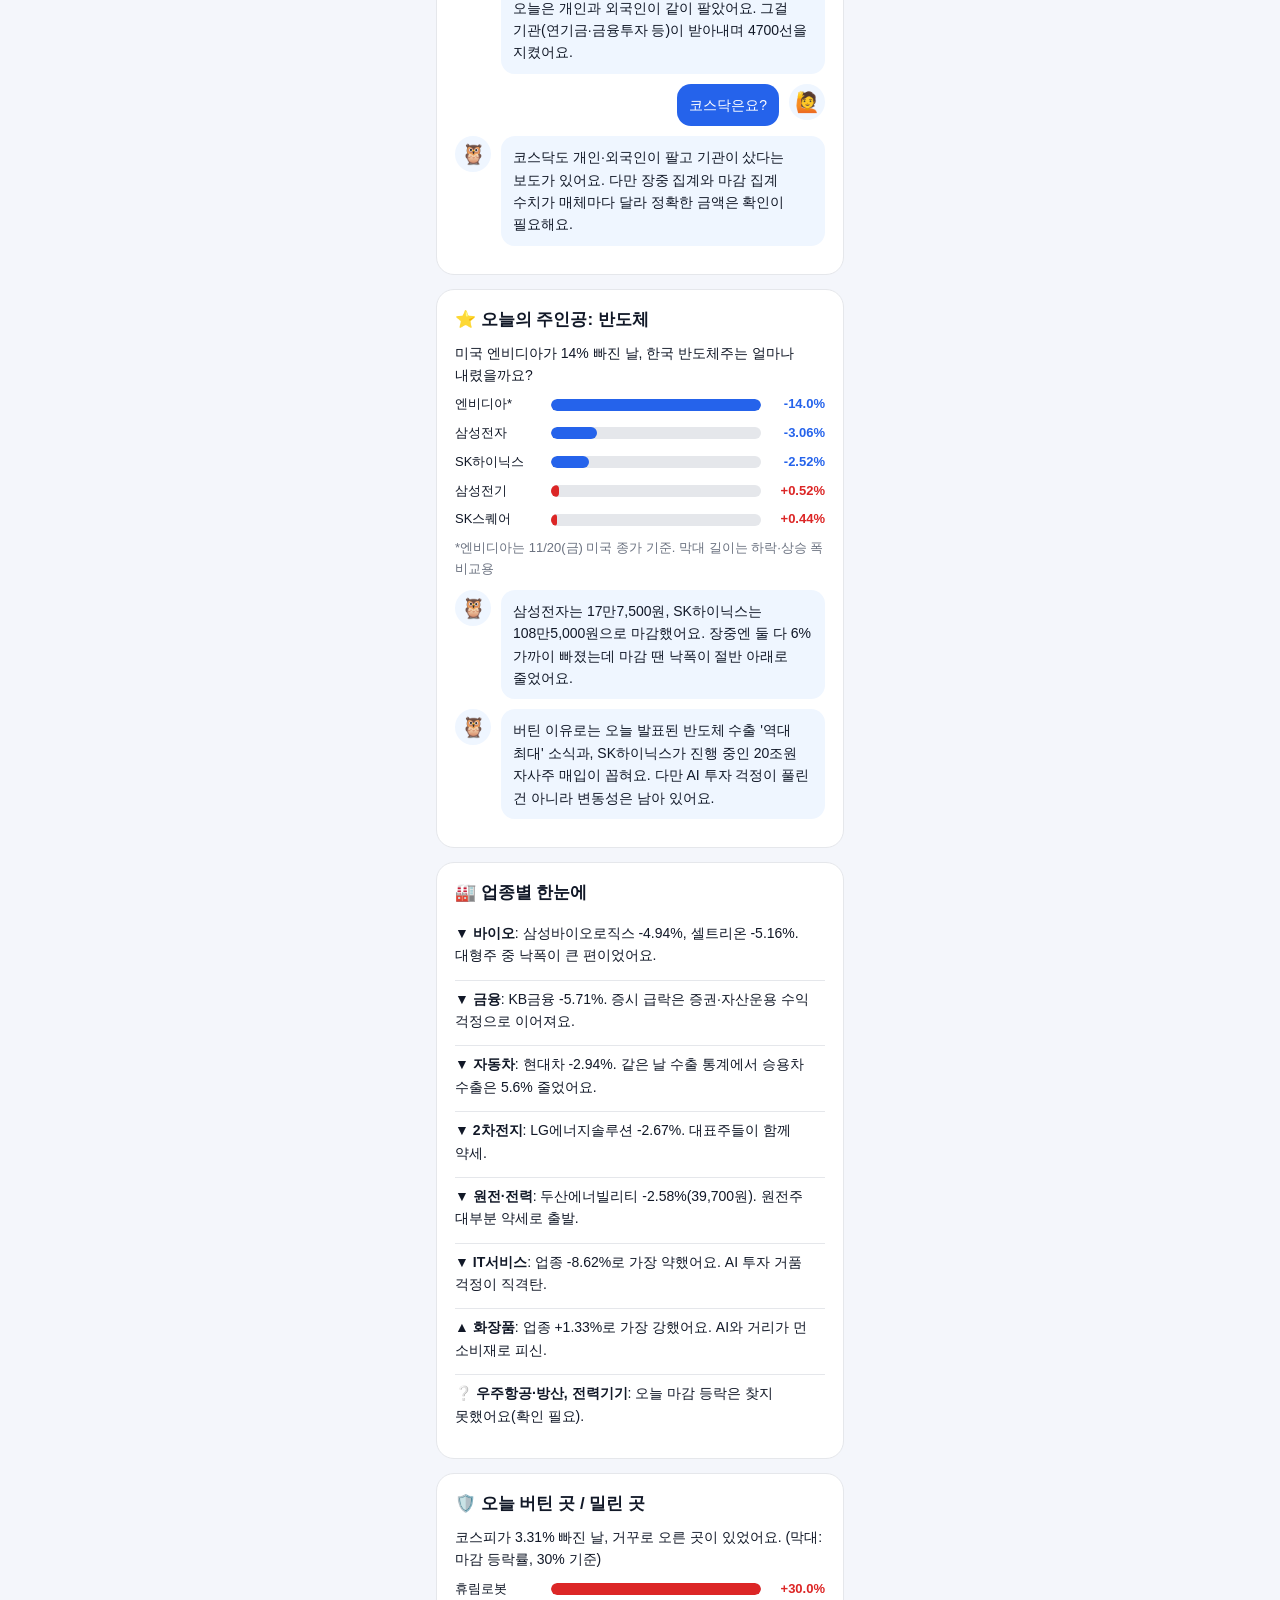
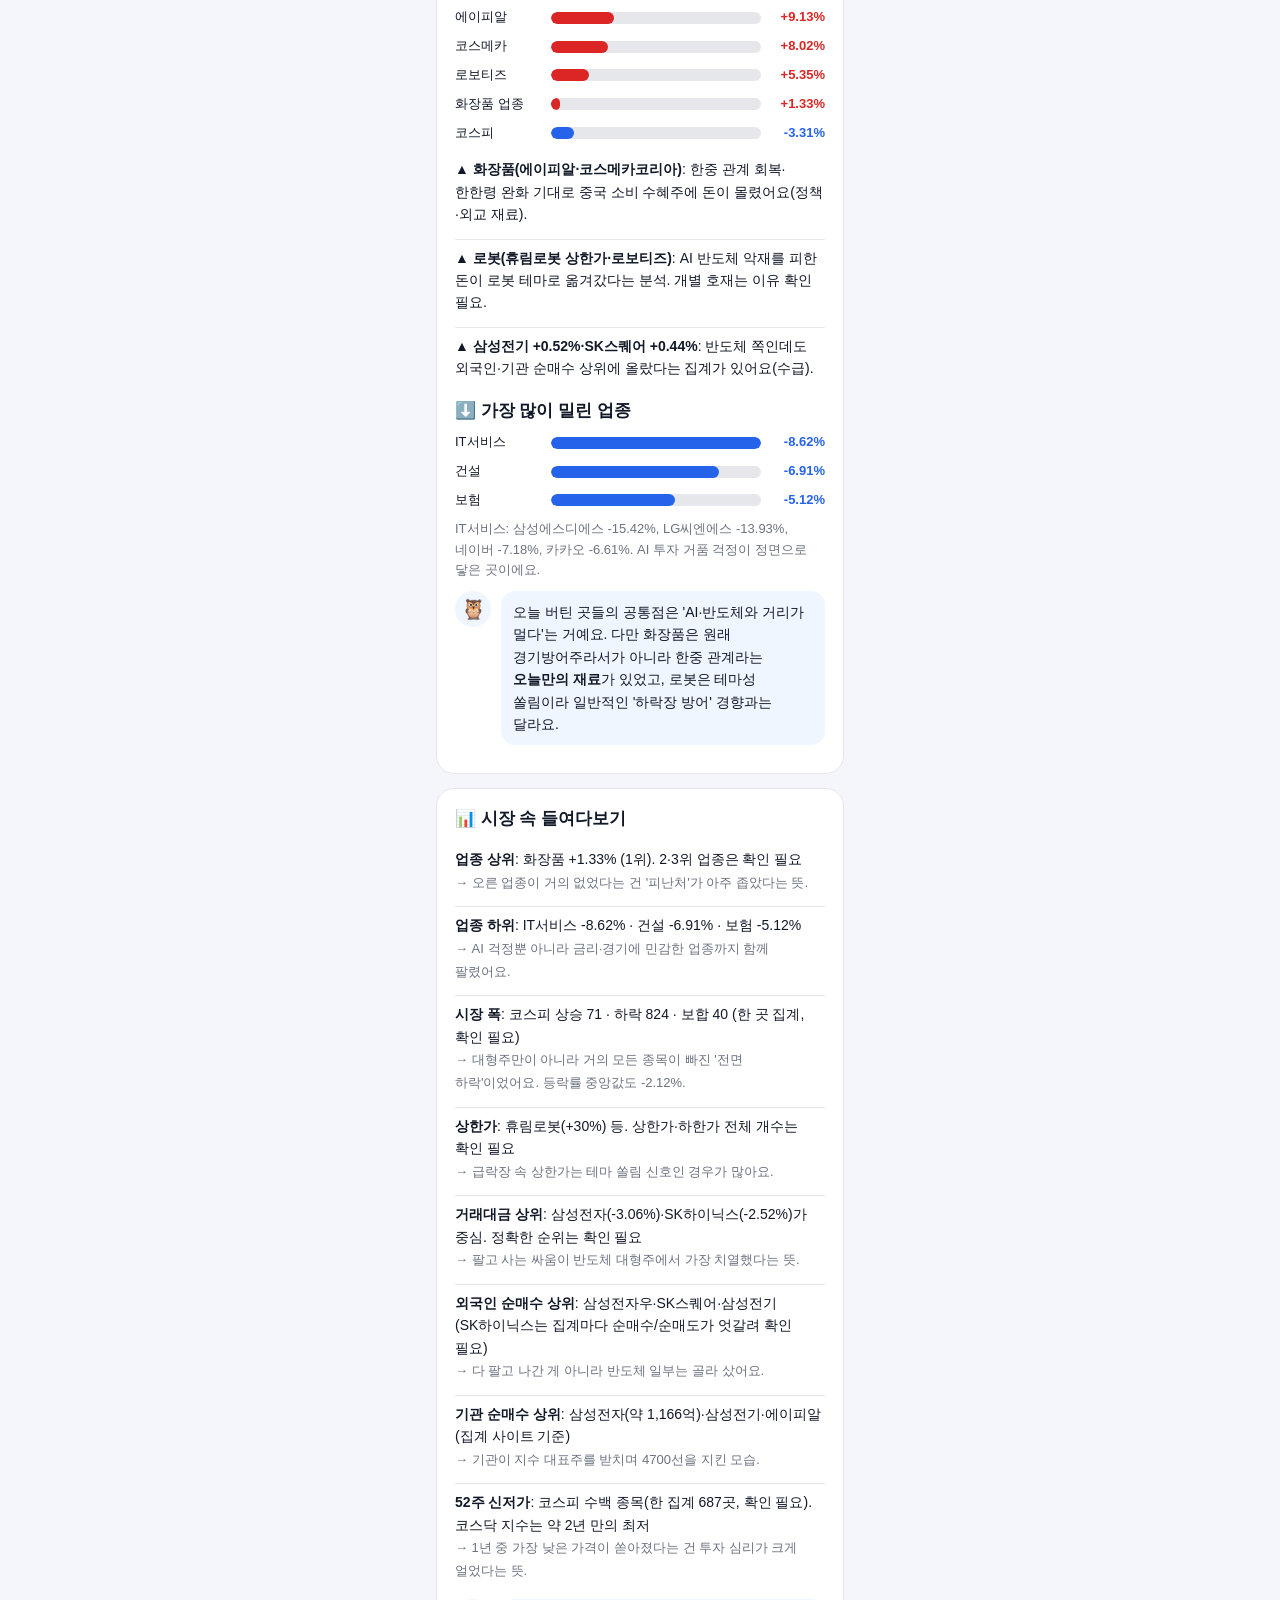
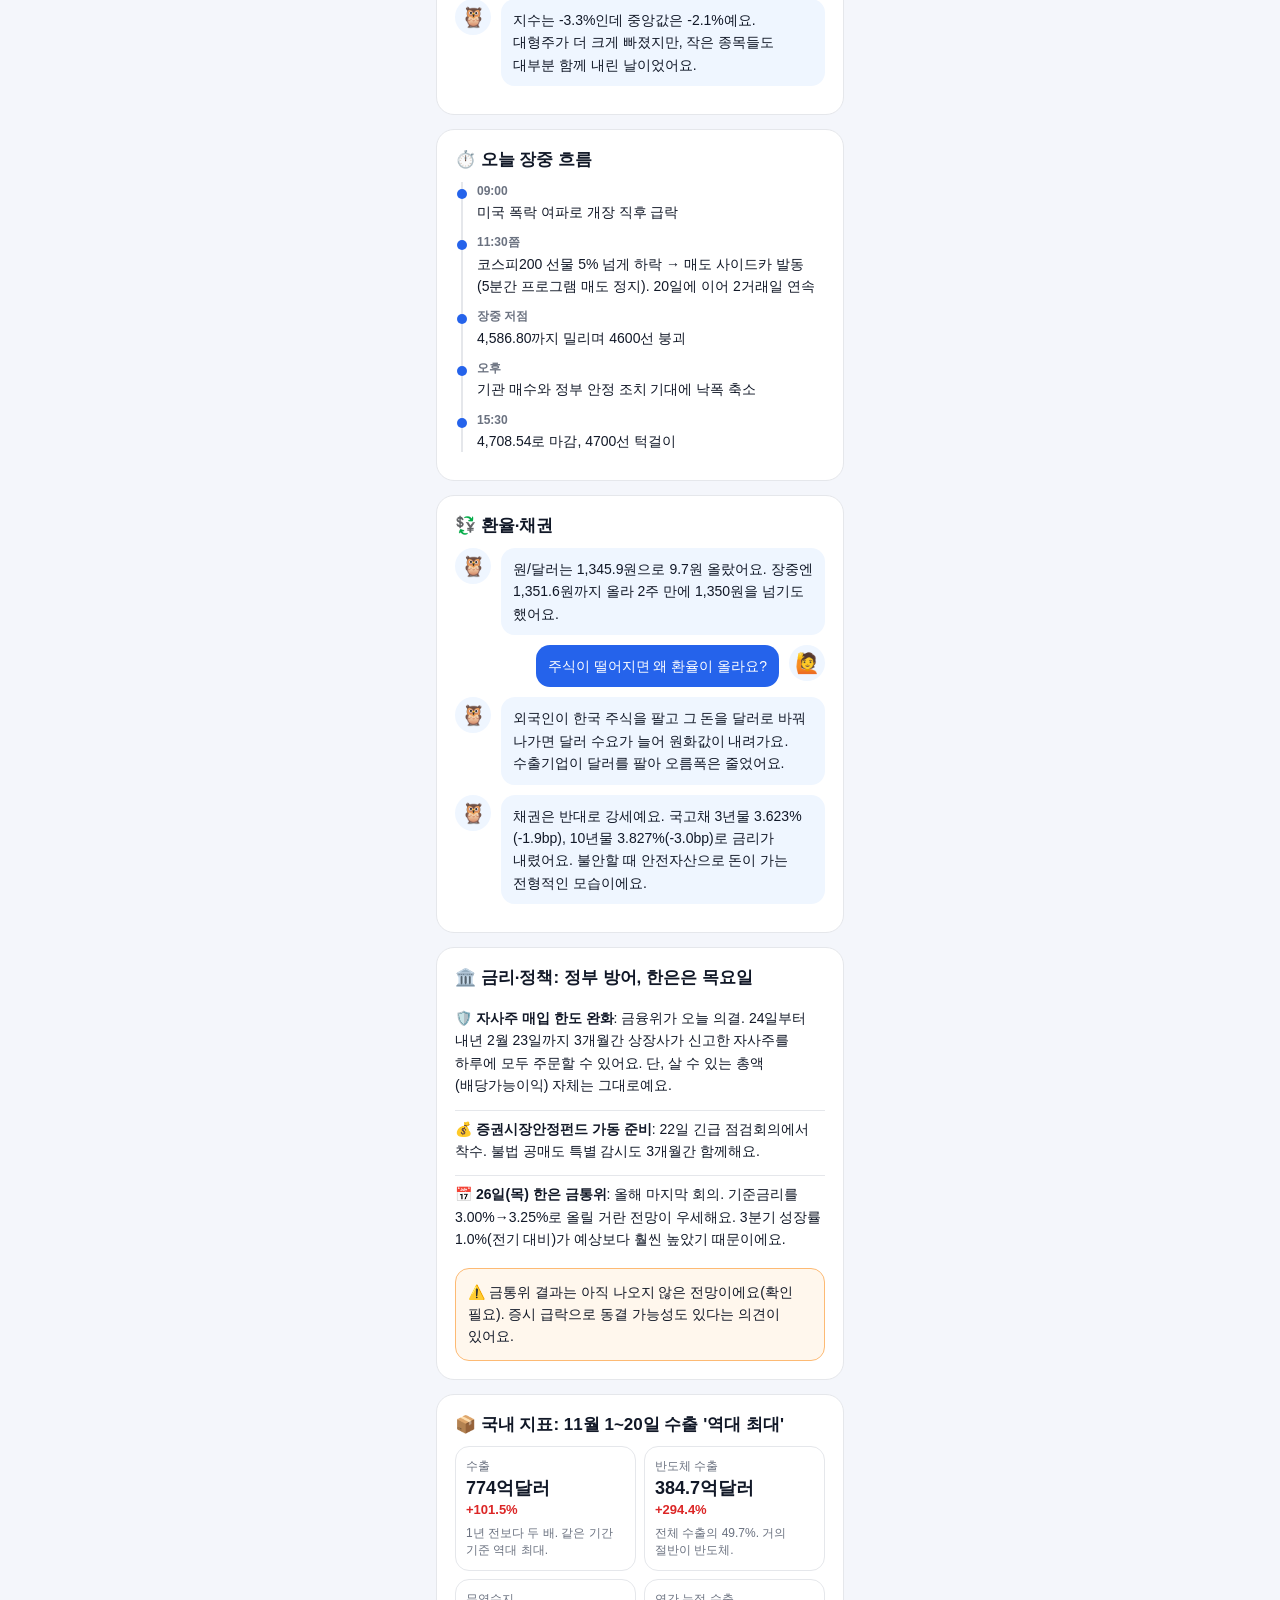
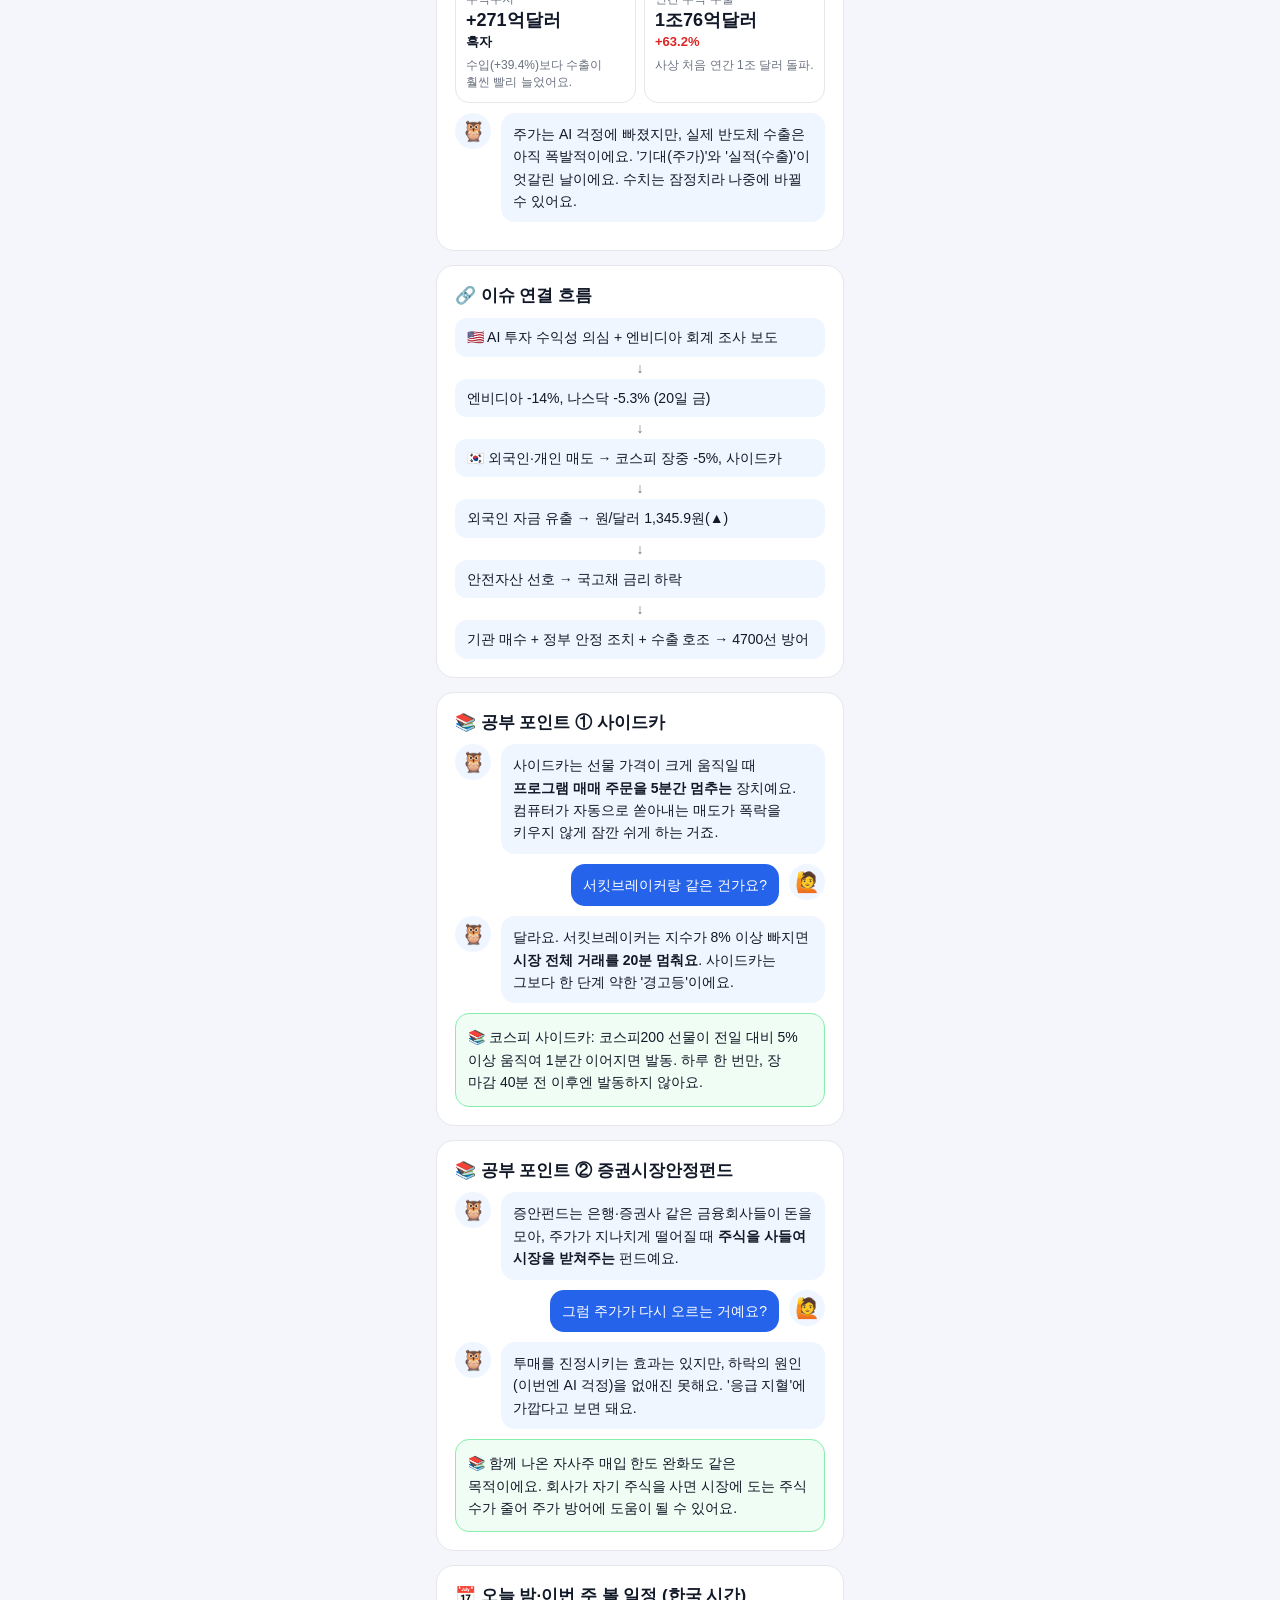
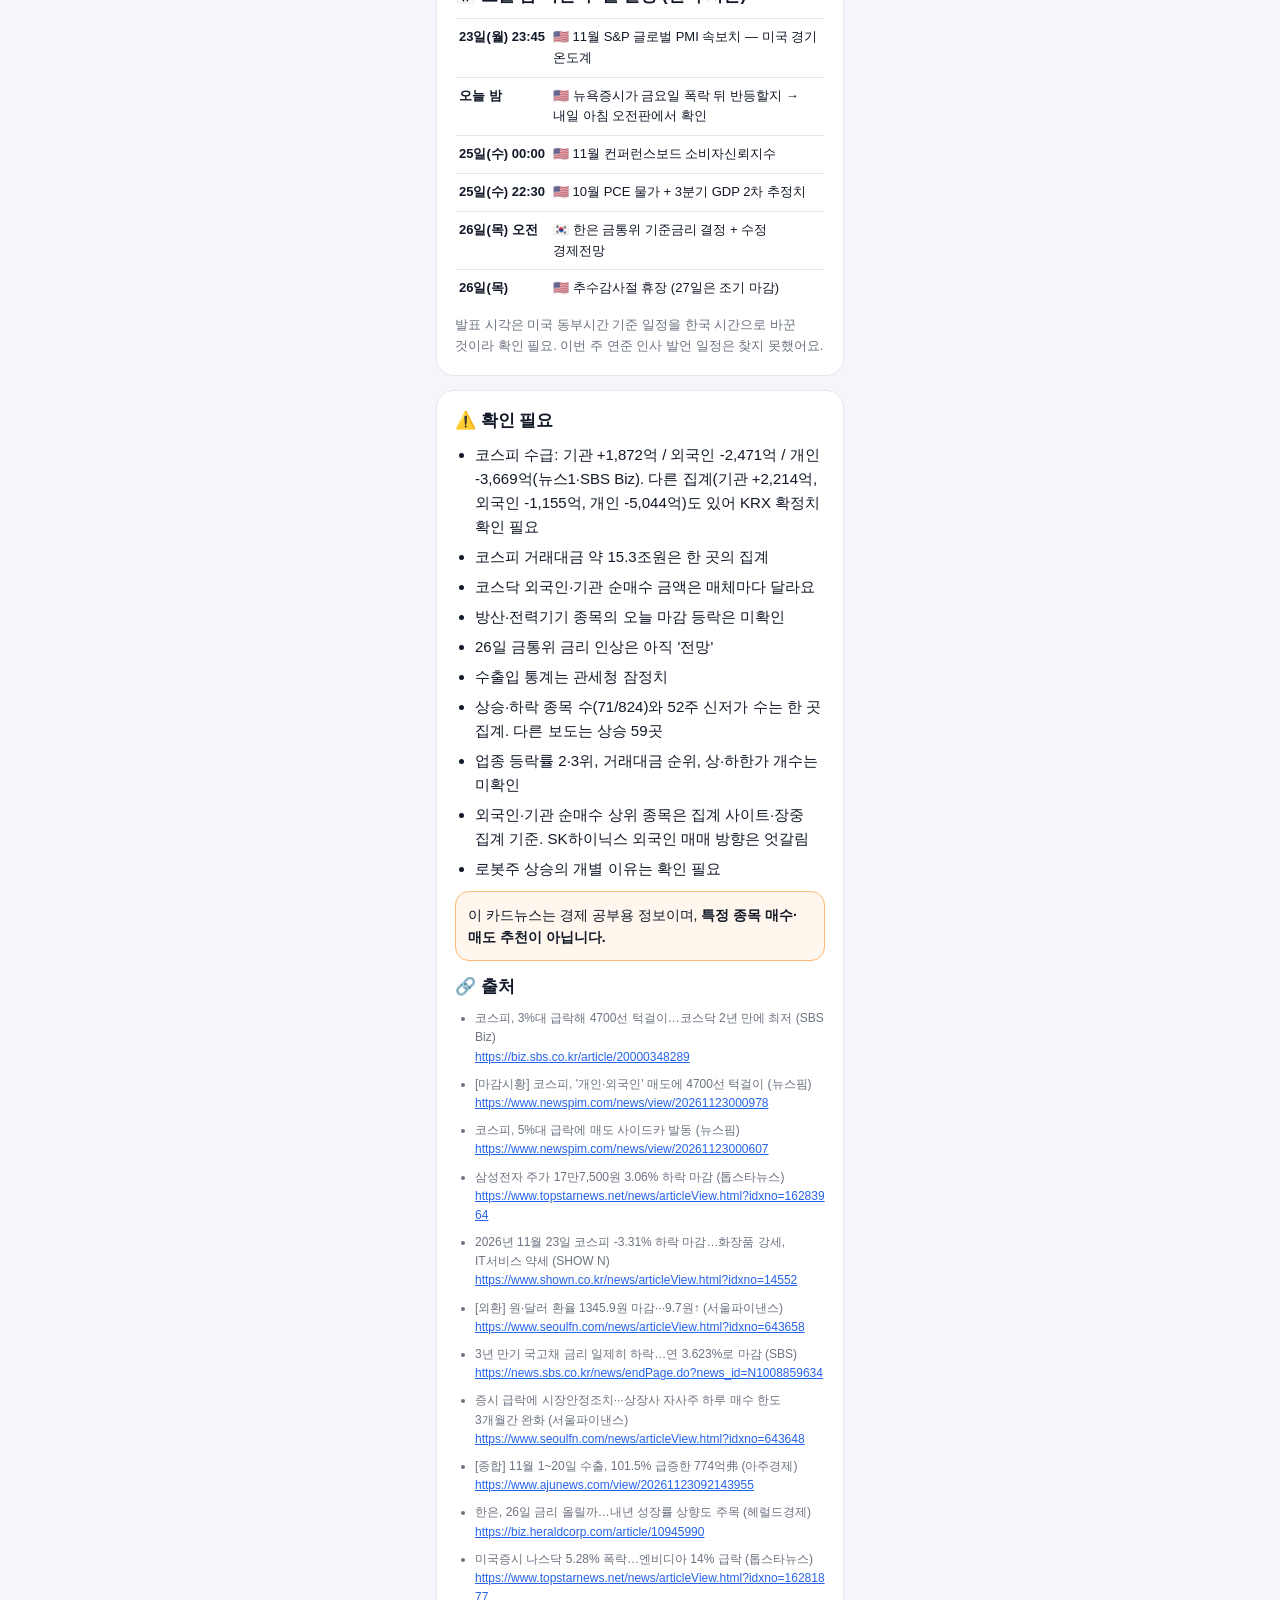
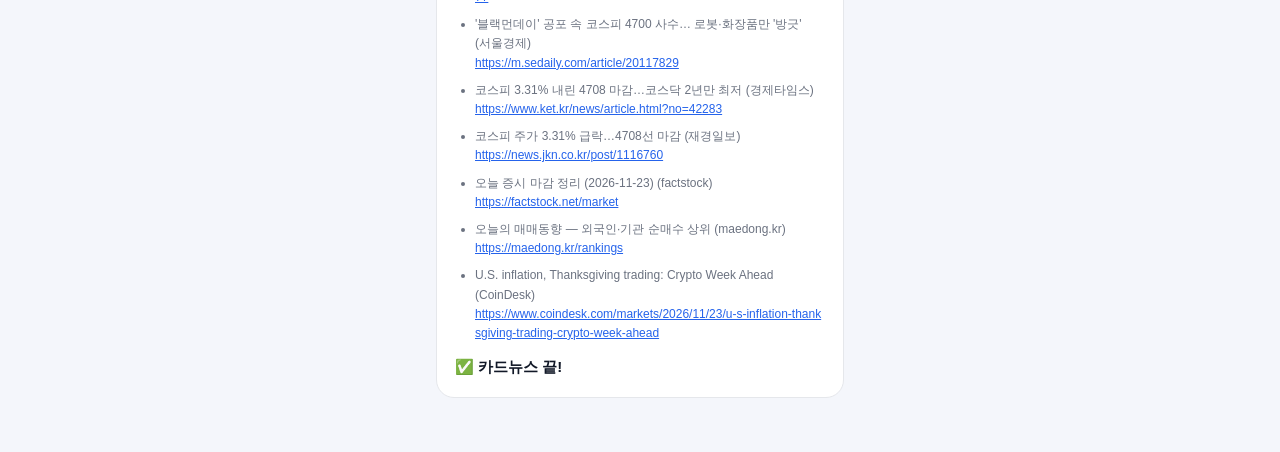
==== commit 700f6b69: "카드뉴스 2026-11-23-pm Co-Authored-By: Claude Opus 5.5 <noreply@anthropic.com> Claude-Session: https://c" ====
--- a/docs/cards/2026-11-23-pm.html
+++ b/docs/cards/2026-11-23-pm.html
@@ -117,6 +117,43 @@
 <li>❔ <b>우주항공·방산, 전력기기</b>: 오늘 마감 등락은 찾지 못했어요(확인 필요).</li>
 </ul></section>
 
+<!-- 6-A. 버틴 곳 / 밀린 곳 -->
+<section class="card"><h2>🛡️ 오늘 버틴 곳 / 밀린 곳</h2>
+<p style="margin:0 0 8px;font-size:14px">코스피가 3.31% 빠진 날, 거꾸로 오른 곳이 있었어요. (막대: 마감 등락률, 30% 기준)</p>
+<div class="bar-row"><span>휴림로봇</span><div class="bar-track"><div class="bar pos" style="width:100%"></div></div><span class="p up">+30.0%</span></div>
+<div class="bar-row"><span>에이피알</span><div class="bar-track"><div class="bar pos" style="width:30%"></div></div><span class="p up">+9.13%</span></div>
+<div class="bar-row"><span>코스메카</span><div class="bar-track"><div class="bar pos" style="width:27%"></div></div><span class="p up">+8.02%</span></div>
+<div class="bar-row"><span>로보티즈</span><div class="bar-track"><div class="bar pos" style="width:18%"></div></div><span class="p up">+5.35%</span></div>
+<div class="bar-row"><span>화장품 업종</span><div class="bar-track"><div class="bar pos" style="width:4.4%"></div></div><span class="p up">+1.33%</span></div>
+<div class="bar-row"><span>코스피</span><div class="bar-track"><div class="bar neg" style="width:11%"></div></div><span class="p down">-3.31%</span></div>
+<ul class="imp" style="margin-top:8px">
+<li>▲ <b>화장품(에이피알·코스메카코리아)</b>: 한중 관계 회복·한한령 완화 기대로 중국 소비 수혜주에 돈이 몰렸어요(정책·외교 재료).</li>
+<li>▲ <b>로봇(휴림로봇 상한가·로보티즈)</b>: AI 반도체 악재를 피한 돈이 로봇 테마로 옮겨갔다는 분석. 개별 호재는 이유 확인 필요.</li>
+<li>▲ <b>삼성전기 +0.52%·SK스퀘어 +0.44%</b>: 반도체 쪽인데도 외국인·기관 순매수 상위에 올랐다는 집계가 있어요(수급).</li>
+</ul>
+<h2 style="margin-top:12px">⬇️ 가장 많이 밀린 업종</h2>
+<div class="bar-row"><span>IT서비스</span><div class="bar-track"><div class="bar neg" style="width:100%"></div></div><span class="p down">-8.62%</span></div>
+<div class="bar-row"><span>건설</span><div class="bar-track"><div class="bar neg" style="width:80%"></div></div><span class="p down">-6.91%</span></div>
+<div class="bar-row"><span>보험</span><div class="bar-track"><div class="bar neg" style="width:59%"></div></div><span class="p down">-5.12%</span></div>
+<p class="muted" style="margin:4px 0 0">IT서비스: 삼성에스디에스 -15.42%, LG씨엔에스 -13.93%, 네이버 -7.18%, 카카오 -6.61%. AI 투자 거품 걱정이 정면으로 닿은 곳이에요.</p>
+<div class="row"><div class="ava">🦉</div><div class="bub">오늘 버틴 곳들의 공통점은 'AI·반도체와 거리가 멀다'는 거예요. 다만 화장품은 원래 경기방어주라서가 아니라 한중 관계라는 <b>오늘만의 재료</b>가 있었고, 로봇은 테마성 쏠림이라 일반적인 '하락장 방어' 경향과는 달라요.</div></div>
+</section>
+
+<!-- 6-B. 시장 속 들여다보기 -->
+<section class="card"><h2>📊 시장 속 들여다보기</h2>
+<ul class="imp">
+<li><b>업종 상위</b>: 화장품 +1.33% (1위). 2·3위 업종은 확인 필요<br><span class="muted">→ 오른 업종이 거의 없었다는 건 '피난처'가 아주 좁았다는 뜻.</span></li>
+<li><b>업종 하위</b>: IT서비스 -8.62% · 건설 -6.91% · 보험 -5.12%<br><span class="muted">→ AI 걱정뿐 아니라 금리·경기에 민감한 업종까지 함께 팔렸어요.</span></li>
+<li><b>시장 폭</b>: 코스피 상승 71 · 하락 824 · 보합 40 (한 곳 집계, 확인 필요)<br><span class="muted">→ 대형주만이 아니라 거의 모든 종목이 빠진 '전면 하락'이었어요. 등락률 중앙값도 -2.12%.</span></li>
+<li><b>상한가</b>: 휴림로봇(+30%) 등. 상한가·하한가 전체 개수는 확인 필요<br><span class="muted">→ 급락장 속 상한가는 테마 쏠림 신호인 경우가 많아요.</span></li>
+<li><b>거래대금 상위</b>: 삼성전자(-3.06%)·SK하이닉스(-2.52%)가 중심. 정확한 순위는 확인 필요<br><span class="muted">→ 팔고 사는 싸움이 반도체 대형주에서 가장 치열했다는 뜻.</span></li>
+<li><b>외국인 순매수 상위</b>: 삼성전자우·SK스퀘어·삼성전기 (SK하이닉스는 집계마다 순매수/순매도가 엇갈려 확인 필요)<br><span class="muted">→ 다 팔고 나간 게 아니라 반도체 일부는 골라 샀어요.</span></li>
+<li><b>기관 순매수 상위</b>: 삼성전자(약 1,166억)·삼성전기·에이피알 (집계 사이트 기준)<br><span class="muted">→ 기관이 지수 대표주를 받치며 4700선을 지킨 모습.</span></li>
+<li><b>52주 신저가</b>: 코스피 수백 종목(한 집계 687곳, 확인 필요). 코스닥 지수는 약 2년 만의 최저<br><span class="muted">→ 1년 중 가장 낮은 가격이 쏟아졌다는 건 투자 심리가 크게 얼었다는 뜻.</span></li>
+</ul>
+<div class="row"><div class="ava">🦉</div><div class="bub">지수는 -3.3%인데 중앙값은 -2.1%예요. 대형주가 더 크게 빠졌지만, 작은 종목들도 대부분 함께 내린 날이었어요.</div></div>
+</section>
+
 <!-- 7. 장중 흐름 -->
 <section class="card"><h2>⏱️ 오늘 장중 흐름</h2>
 <div class="tl">
@@ -205,6 +242,10 @@
 <li>방산·전력기기 종목의 오늘 마감 등락은 미확인</li>
 <li>26일 금통위 금리 인상은 아직 '전망'</li>
 <li>수출입 통계는 관세청 잠정치</li>
+<li>상승·하락 종목 수(71/824)와 52주 신저가 수는 한 곳 집계. 다른 보도는 상승 59곳</li>
+<li>업종 등락률 2·3위, 거래대금 순위, 상·하한가 개수는 미확인</li>
+<li>외국인·기관 순매수 상위 종목은 집계 사이트·장중 집계 기준. SK하이닉스 외국인 매매 방향은 엇갈림</li>
+<li>로봇주 상승의 개별 이유는 확인 필요</li>
 </ul>
 <div class="box warn">이 카드뉴스는 경제 공부용 정보이며, <b>특정 종목 매수·매도 추천이 아닙니다.</b></div>
 <h2 style="margin-top:14px">🔗 출처</h2>
@@ -220,6 +261,11 @@
 <li>[종합] 11월 1~20일 수출, 101.5% 급증한 774억弗 (아주경제)<br><a href="https://www.ajunews.com/view/20261123092143955">https://www.ajunews.com/view/20261123092143955</a></li>
 <li>한은, 26일 금리 올릴까…내년 성장률 상향도 주목 (헤럴드경제)<br><a href="https://biz.heraldcorp.com/article/10945990">https://biz.heraldcorp.com/article/10945990</a></li>
 <li>미국증시 나스닥 5.28% 폭락…엔비디아 14% 급락 (톱스타뉴스)<br><a href="https://www.topstarnews.net/news/articleView.html?idxno=16281877">https://www.topstarnews.net/news/articleView.html?idxno=16281877</a></li>
+<li>'블랙먼데이' 공포 속 코스피 4700 사수… 로봇·화장품만 '방긋' (서울경제)<br><a href="https://m.sedaily.com/article/20117829">https://m.sedaily.com/article/20117829</a></li>
+<li>코스피 3.31% 내린 4708 마감…코스닥 2년만 최저 (경제타임스)<br><a href="https://www.ket.kr/news/article.html?no=42283">https://www.ket.kr/news/article.html?no=42283</a></li>
+<li>코스피 주가 3.31% 급락…4708선 마감 (재경일보)<br><a href="https://news.jkn.co.kr/post/1116760">https://news.jkn.co.kr/post/1116760</a></li>
+<li>오늘 증시 마감 정리 (2026-11-23) (factstock)<br><a href="https://factstock.net/market">https://factstock.net/market</a></li>
+<li>오늘의 매매동향 — 외국인·기관 순매수 상위 (maedong.kr)<br><a href="https://maedong.kr/rankings">https://maedong.kr/rankings</a></li>
 <li>U.S. inflation, Thanksgiving trading: Crypto Week Ahead (CoinDesk)<br><a href="https://www.coindesk.com/markets/2026/11/23/u-s-inflation-thanksgiving-trading-crypto-week-ahead">https://www.coindesk.com/markets/2026/11/23/u-s-inflation-thanksgiving-trading-crypto-week-ahead</a></li>
 </ul>
 <p style="margin:12px 0 0;font-weight:700">✅ 카드뉴스 끝!</p>
